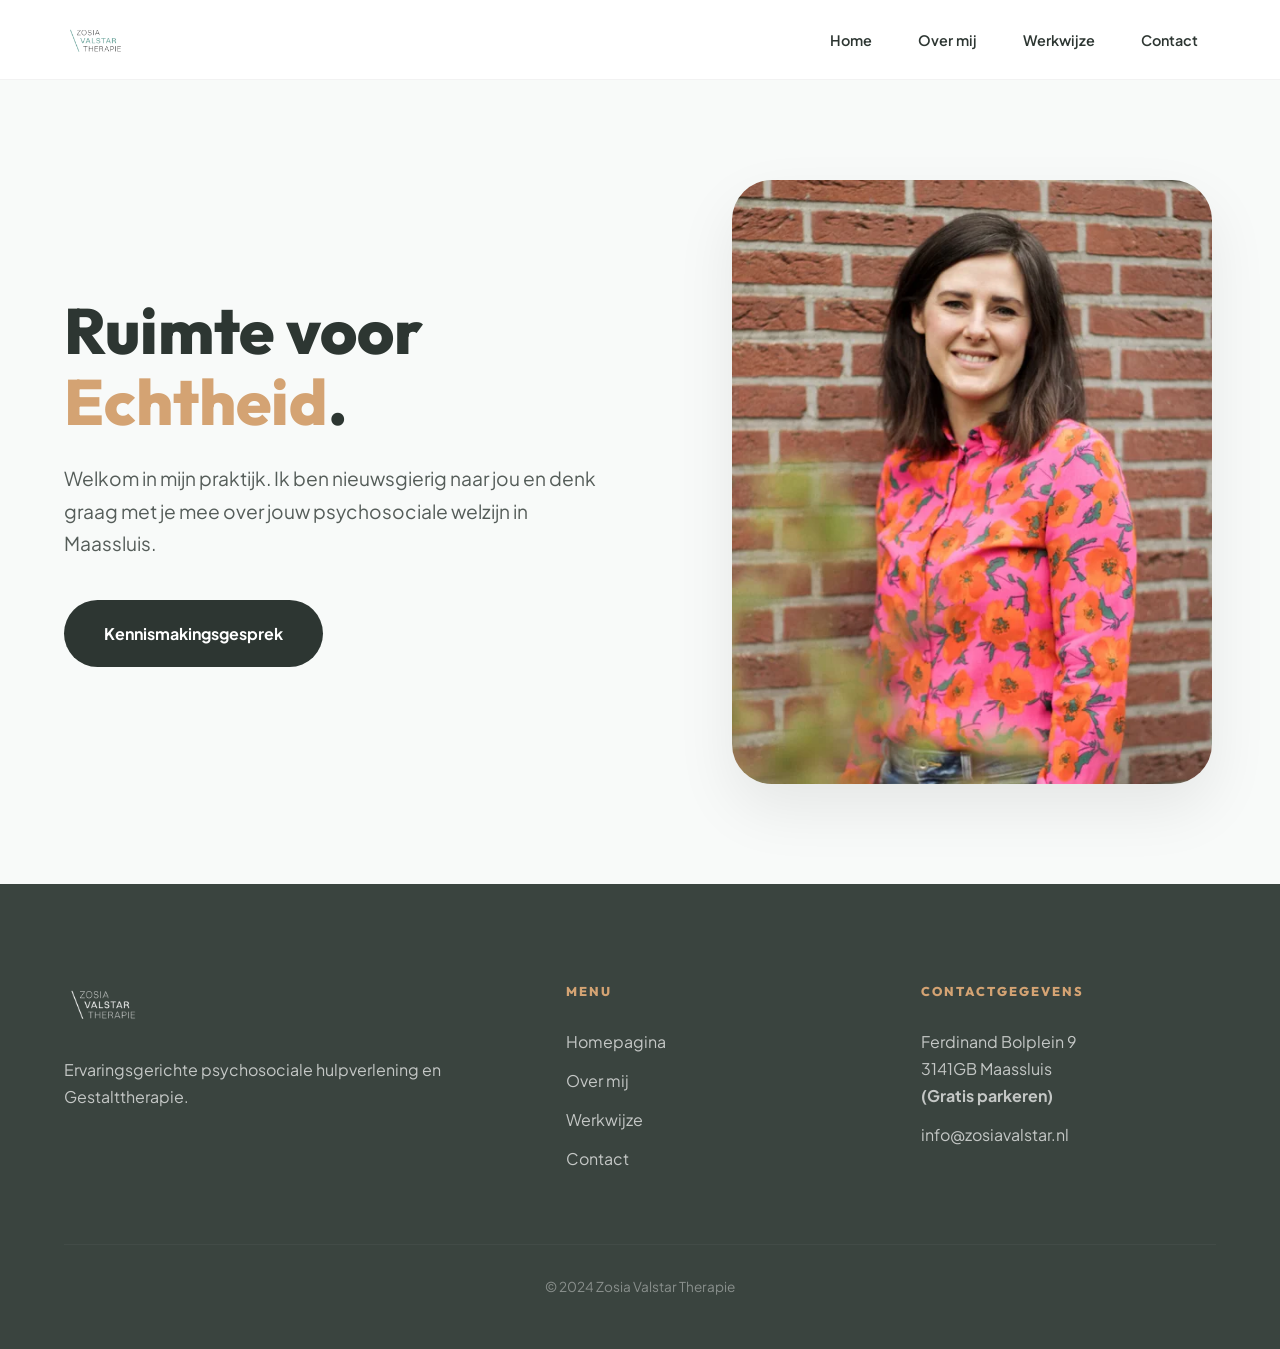
==== index.html @ 708bd6ad "Add files via upload" ====
<!DOCTYPE html>
<html lang="nl">
<head>
    <meta charset="UTF-8">
    <meta name="viewport" content="width=device-width, initial-scale=1.0">
    <title>Zosia Valstar | Psychosociale Therapie Maassluis</title>
    <link rel="stylesheet" href="style.css">
</head>
<body>
    <div id="header-placeholder"></div>
    <main>
        <section class="section" style="padding-top: 180px;">
            <div class="centered-container reveal">
                <div class="flex-text">
                    <h1 style="font-size: clamp(2.8rem, 5vw, 4.5rem); margin-bottom: 25px;">Ruimte voor <span style="color:var(--accent)">Echtheid</span>.</h1>
                    <p style="font-size: 1.2rem; margin-bottom: 40px; opacity: 0.8; max-width: 550px;">Welkom in mijn praktijk. Ik ben nieuwsgierig naar jou en denk graag met je mee over jouw psychosociale welzijn in Maassluis.</p>
                    <a href="contact.html" class="btn">Kennismakingsgesprek</a>
                </div>
                <div class="flex-image">
                    <img src="assets/images/portret.webp" alt="Zosia Valstar" class="rounded-img">
                </div>
            </div>
        </section>
    </main>
    <div id="footer-placeholder"></div>
    <script src="js/script.js"></script>
</body>
</html>
---- style.css ----
/* Google Fonts */
@import url('https://fonts.googleapis.com/css2?family=Outfit:wght@300;400;600;800&family=Plus+Jakarta+Sans:ital,wght@0,300;0,400;0,600;1,400&display=swap');

:root {
    --bg: #F8FAF9;
    --dark: #2D3632;
    --footer-bg: #3A443F;
    --sage: #8DA196;
    --sage-light: #E9EDEB;
    --accent: #D4A373;
    --white: #FFFFFF;
    --header-h: 80px;
    --radius-lg: 40px;
    --radius-md: 24px;
    --ease: cubic-bezier(0.23, 1, 0.32, 1);
    --container-max: 1200px;
}

* { margin: 0; padding: 0; box-sizing: border-box; }
body {
    font-family: 'Plus Jakarta Sans', sans-serif;
    background-color: var(--bg);
    color: var(--dark);
    line-height: 1.7;
    overflow-x: hidden;
    -webkit-font-smoothing: antialiased;
}

h1, h2, h3, h4 { font-family: 'Outfit', sans-serif; font-weight: 800; line-height: 1.1; }

/* --- HEADER (Strak & Paginabreed) --- */
#site-header {
    position: fixed; top: 0; left: 0;
    width: 100%; height: var(--header-h); z-index: 9999;
    display: flex; align-items: center; justify-content: space-between;
    padding: 0 5%; 
    background: rgba(255, 255, 255, 0.98); backdrop-filter: blur(15px);
    border-bottom: 1px solid rgba(0,0,0,0.05);
}

.header-logo img { height: 32px; width: auto; display: block; }

/* Desktop Nav */
.desktop-nav .nav-links { display: flex; gap: 10px; list-style: none; }
.desktop-nav .nav-links a { 
    text-decoration: none; color: var(--dark); font-weight: 600; font-size: 0.9rem;
    padding: 8px 18px; border-radius: 10px; transition: 0.3s;
}
.desktop-nav .nav-links a:hover { color: var(--accent); background: var(--sage-light); }

/* --- MOBIELE NAVIGATIE (FIXED) --- */
.hamburger {
    display: none; flex-direction: column; justify-content: space-around;
    width: 30px; height: 21px; background: transparent; border: none; cursor: pointer; z-index: 10001;
}
.hamburger span { width: 100%; height: 3px; background: var(--dark) !important; border-radius: 10px; transition: 0.3s var(--ease); }

/* Hamburger Animatie naar X */
.hamburger.open span:nth-child(1) { transform: translateY(9px) rotate(45deg); }
.hamburger.open span:nth-child(2) { opacity: 0; }
.hamburger.open span:nth-child(3) { transform: translateY(-9px) rotate(-45deg); }

.nav-overlay {
    position: fixed; top: 0; right: -100%; width: 100%; height: 100vh;
    background: var(--white); display: flex; align-items: center; justify-content: center;
    transition: transform 0.5s var(--ease); z-index: 10000;
}
.nav-overlay.open { transform: translateX(-100%); }
.mobile-nav-links { list-style: none; text-align: center; }
.mobile-nav-links li { margin: 25px 0; }
.mobile-nav-links a { font-family: 'Outfit', sans-serif; font-size: 2rem; font-weight: 800; color: var(--dark); text-decoration: none; }

/* --- ANIMATIONS --- */
.reveal { opacity: 0; transform: translateY(30px); transition: 1s var(--ease); }
.reveal.visible { opacity: 1; transform: translateY(0); }

/* --- LAYOUTS --- */
.section { padding: 100px 5%; width: 100%; }
.centered-container { 
    max-width: var(--container-max); margin: 0 auto; 
    display: flex; align-items: center; justify-content: space-between; gap: 80px; 
}
.flex-text { flex: 1.2; }
.flex-image { flex: 1; display: flex; justify-content: center; }
.rounded-img { width: 100%; max-width: 480px; height: auto; border-radius: var(--radius-lg); box-shadow: 0 25px 60px rgba(0,0,0,0.08); }

/* --- PRICE CARDS --- */
.price-grid { display: grid; grid-template-columns: repeat(3, 1fr); gap: 30px; margin-top: 50px; }
.price-card {
    background: var(--white); padding: 50px 40px; border-radius: var(--radius-md);
    border: 1px solid var(--sage-light); text-align: center;
    transition: 0.4s var(--ease); display: flex; flex-direction: column; justify-content: space-between;
}
.price-card:hover { transform: translateY(-10px); border-color: var(--accent); box-shadow: 0 20px 40px rgba(0,0,0,0.04); }
.price-tag { font-size: 2.8rem; font-weight: 800; color: var(--accent); display: block; margin-bottom: 5px; }
.price-card small { font-weight: 600; text-transform: uppercase; letter-spacing: 1px; color: var(--dark); opacity: 0.4; font-size: 0.7rem; }

/* --- CONTACT --- */
.contact-layout { display: flex; align-items: stretch; gap: 40px; margin-top: 40px; }
.map-box { flex: 1; border-radius: var(--radius-lg); overflow: hidden; min-height: 550px; box-shadow: 0 10px 30px rgba(0,0,0,0.05); }
.form-box { flex: 1; background: var(--white); padding: 60px; border-radius: var(--radius-lg); box-shadow: 0 20px 50px rgba(0,0,0,0.04); border: 1px solid var(--sage-light); }

.f-group { margin-bottom: 25px; }
.f-group label { display: block; margin-bottom: 10px; font-weight: 700; color: var(--sage); font-size: 0.75rem; text-transform: uppercase; }
.f-group input, .f-group textarea {
    width: 100%; padding: 18px; border: 1.5px solid var(--sage-light); border-radius: 15px;
    font-family: inherit; font-size: 1rem; outline: none; transition: 0.3s; background: #FBFDFB;
}

.btn {
    display: inline-flex; background: var(--dark); color: white; padding: 20px 40px;
    border-radius: 50px; text-decoration: none; font-weight: 700; border: none; cursor: pointer; transition: 0.3s;
}
.btn:hover { background: var(--accent); transform: scale(1.03); }

/* --- FOOTER (Breed & Gecentreerd) --- */
footer { background: var(--footer-bg); color: var(--white); padding: 100px 5% 50px; }
.footer-inner { max-width: var(--container-max); margin: 0 auto; display: flex; justify-content: space-between; gap: 60px; }
.footer-col { flex: 1; }
.footer-col h4 { color: var(--accent); margin-bottom: 30px; text-transform: uppercase; font-size: 0.8rem; letter-spacing: 2px; }
.footer-col p, .footer-col a { color: rgba(255,255,255,0.7); text-decoration: none; font-size: 1rem; display: block; margin-bottom: 12px; }

/* --- MOBILE QUERY --- */
@media (max-width: 1024px) {
    .desktop-nav { display: none; }
    .hamburger { display: flex; }
    .centered-container { flex-direction: column !important; text-align: center; gap: 40px; }
    .flex-text { order: 2; } 
    .flex-image { order: 1; }
    .price-grid { grid-template-columns: 1fr; }
    .contact-layout { flex-direction: column; }
    .map-box { min-height: 350px; order: 2; } 
    .form-box { order: 1; padding: 40px 25px; }
    .footer-inner { flex-direction: column; text-align: center; gap: 40px; }
}
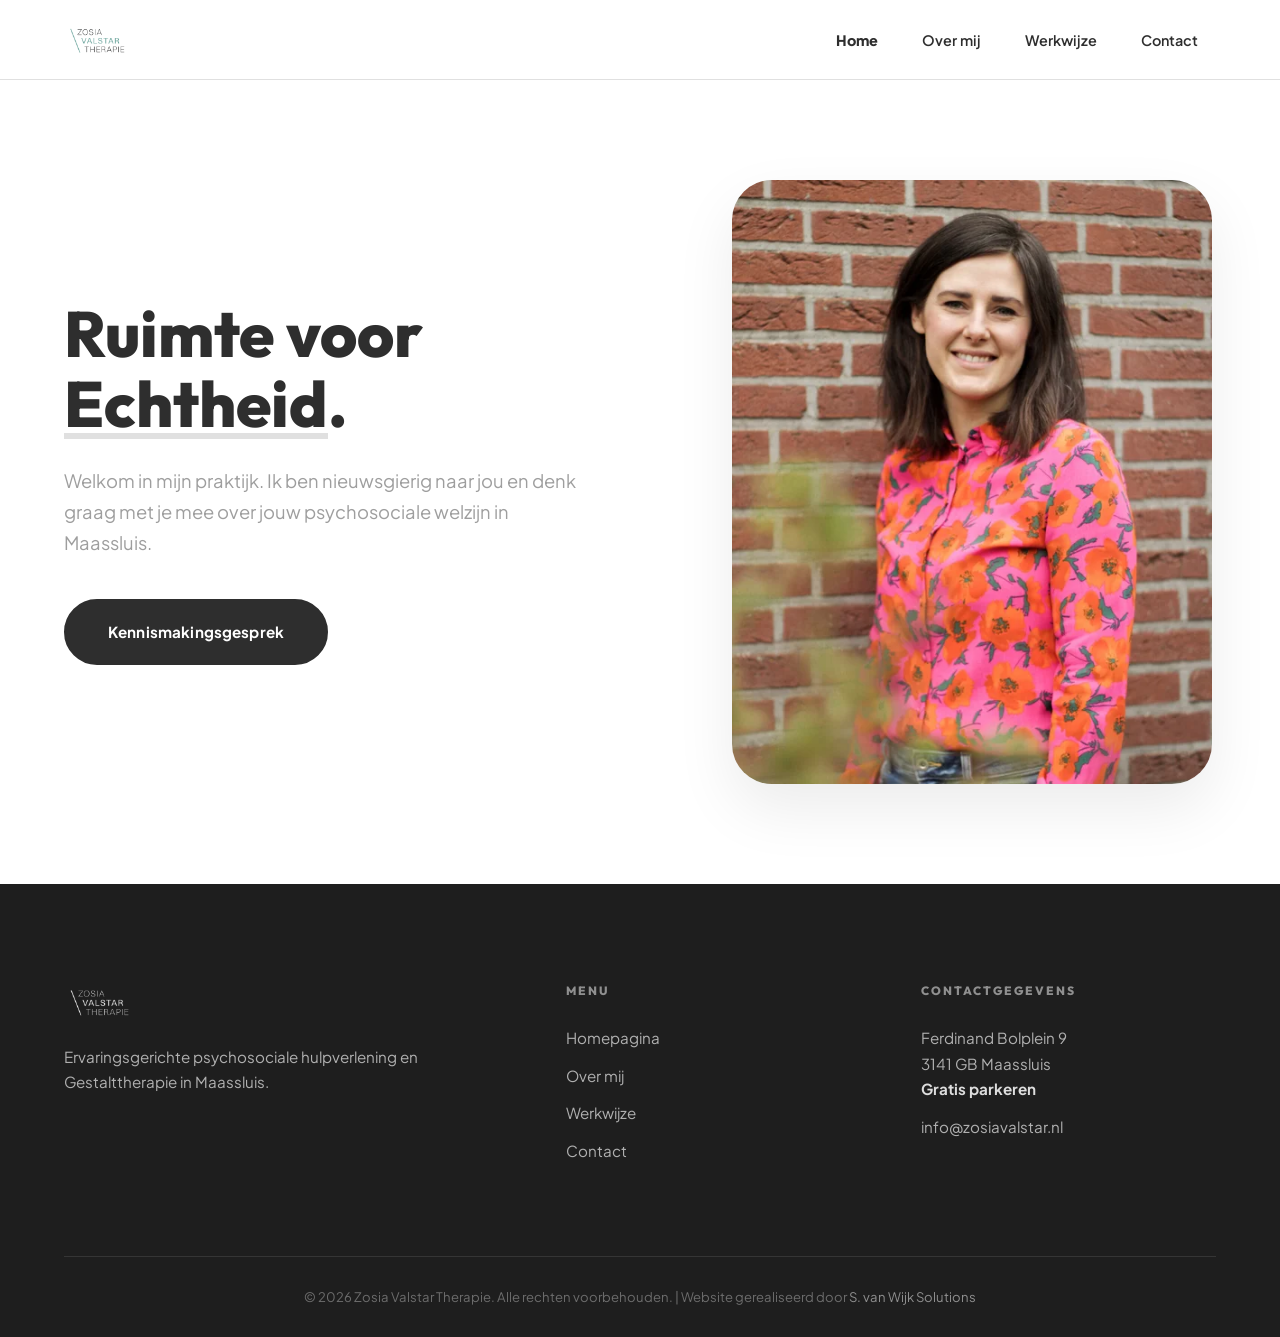
==== commit 3984859d: "Add files via upload" ====
--- a/index.html
+++ b/index.html
@@ -3,25 +3,32 @@
 <head>
     <meta charset="UTF-8">
     <meta name="viewport" content="width=device-width, initial-scale=1.0">
+    <meta name="description" content="Zosia Valstar – Ervaringsgerichte psychosociale hulpverlening en Gestalttherapie in Maassluis.">
     <title>Zosia Valstar | Psychosociale Therapie Maassluis</title>
     <link rel="stylesheet" href="style.css">
 </head>
 <body>
     <div id="header-placeholder"></div>
+
     <main>
         <section class="section" style="padding-top: 180px;">
             <div class="centered-container reveal">
                 <div class="flex-text">
-                    <h1 style="font-size: clamp(2.8rem, 5vw, 4.5rem); margin-bottom: 25px;">Ruimte voor <span style="color:var(--accent)">Echtheid</span>.</h1>
-                    <p style="font-size: 1.2rem; margin-bottom: 40px; opacity: 0.8; max-width: 550px;">Welkom in mijn praktijk. Ik ben nieuwsgierig naar jou en denk graag met je mee over jouw psychosociale welzijn in Maassluis.</p>
+                    <h1 style="font-size: clamp(2.8rem, 5vw, 4.5rem); margin-bottom: 25px;">
+                        Ruimte voor <span style="text-decoration: underline; text-decoration-color: var(--mid); text-underline-offset: 6px;">Echtheid</span>.
+                    </h1>
+                    <p style="font-size: 1.15rem; margin-bottom: 40px; color: var(--grey); max-width: 520px;">
+                        Welkom in mijn praktijk. Ik ben nieuwsgierig naar jou en denk graag met je mee over jouw psychosociale welzijn in Maassluis.
+                    </p>
                     <a href="contact.html" class="btn">Kennismakingsgesprek</a>
                 </div>
                 <div class="flex-image">
-                    <img src="assets/images/portret.webp" alt="Zosia Valstar" class="rounded-img">
+                    <img src="assets/images/portret.webp" alt="Zosia Valstar" class="rounded-img" loading="lazy">
                 </div>
             </div>
         </section>
     </main>
+
     <div id="footer-placeholder"></div>
     <script src="js/script.js"></script>
 </body>
--- a/style.css
+++ b/style.css
@@ -2,134 +2,449 @@
 @import url('https://fonts.googleapis.com/css2?family=Outfit:wght@300;400;600;800&family=Plus+Jakarta+Sans:ital,wght@0,300;0,400;0,600;1,400&display=swap');
 
 :root {
-    --bg: #F8FAF9;
-    --dark: #2D3632;
-    --footer-bg: #3A443F;
-    --sage: #8DA196;
-    --sage-light: #E9EDEB;
-    --accent: #D4A373;
-    --white: #FFFFFF;
-    --header-h: 80px;
-    --radius-lg: 40px;
-    --radius-md: 24px;
-    --ease: cubic-bezier(0.23, 1, 0.32, 1);
+    /* === KLEURENPALET (uitsluitend uit logo) === */
+    --white:        #FFFFFF;
+    --light:        #F5F5F5;   /* subtiele lichte achtergrond */
+    --mid:          #E0E0E0;   /* randen, scheidingslijnen */
+    --grey:         #9E9E9E;   /* secundaire tekst */
+    --dark:         #2E2E2E;   /* primaire tekst & knoppen */
+    --footer-bg:    #1E1E1E;   /* footer */
+    --accent:       #2E2E2E;   /* accent = zelfde donker (geen kleur) */
+
+    /* === LAYOUT === */
+    --header-h:     80px;
+    --radius-lg:    40px;
+    --radius-md:    24px;
+    --ease:         cubic-bezier(0.23, 1, 0.32, 1);
     --container-max: 1200px;
 }
 
-* { margin: 0; padding: 0; box-sizing: border-box; }
+/* ============================================================
+   RESET & BASE
+============================================================ */
+*, *::before, *::after { margin: 0; padding: 0; box-sizing: border-box; }
+
 body {
     font-family: 'Plus Jakarta Sans', sans-serif;
-    background-color: var(--bg);
+    background-color: var(--white);
     color: var(--dark);
     line-height: 1.7;
     overflow-x: hidden;
     -webkit-font-smoothing: antialiased;
 }
 
-h1, h2, h3, h4 { font-family: 'Outfit', sans-serif; font-weight: 800; line-height: 1.1; }
-
-/* --- HEADER (Strak & Paginabreed) --- */
+h1, h2, h3, h4 {
+    font-family: 'Outfit', sans-serif;
+    font-weight: 800;
+    line-height: 1.1;
+}
+
+img { display: block; max-width: 100%; }
+
+a { color: inherit; }
+
+/* ============================================================
+   HEADER
+============================================================ */
 #site-header {
-    position: fixed; top: 0; left: 0;
-    width: 100%; height: var(--header-h); z-index: 9999;
-    display: flex; align-items: center; justify-content: space-between;
-    padding: 0 5%; 
-    background: rgba(255, 255, 255, 0.98); backdrop-filter: blur(15px);
-    border-bottom: 1px solid rgba(0,0,0,0.05);
-}
-
-.header-logo img { height: 32px; width: auto; display: block; }
-
-/* Desktop Nav */
-.desktop-nav .nav-links { display: flex; gap: 10px; list-style: none; }
-.desktop-nav .nav-links a { 
-    text-decoration: none; color: var(--dark); font-weight: 600; font-size: 0.9rem;
-    padding: 8px 18px; border-radius: 10px; transition: 0.3s;
-}
-.desktop-nav .nav-links a:hover { color: var(--accent); background: var(--sage-light); }
-
-/* --- MOBIELE NAVIGATIE (FIXED) --- */
+    position: fixed;
+    top: 0; left: 0;
+    width: 100%;
+    height: var(--header-h);
+    z-index: 9999;
+    display: flex;
+    align-items: center;
+    justify-content: space-between;
+    padding: 0 5%;
+    background: rgba(255, 255, 255, 0.98);
+    backdrop-filter: blur(15px);
+    border-bottom: 1px solid var(--mid);
+}
+
+.header-logo img {
+    height: 34px;
+    width: auto;
+    display: block;
+}
+
+/* Desktop nav */
+.desktop-nav .nav-links {
+    display: flex;
+    gap: 8px;
+    list-style: none;
+}
+
+.desktop-nav .nav-links a {
+    text-decoration: none;
+    color: var(--dark);
+    font-weight: 600;
+    font-size: 0.9rem;
+    padding: 8px 18px;
+    border-radius: 10px;
+    transition: background 0.25s, color 0.25s;
+}
+
+.desktop-nav .nav-links a:hover {
+    background: var(--light);
+    color: var(--dark);
+}
+
+/* ============================================================
+   HAMBURGER
+============================================================ */
 .hamburger {
-    display: none; flex-direction: column; justify-content: space-around;
-    width: 30px; height: 21px; background: transparent; border: none; cursor: pointer; z-index: 10001;
-}
-.hamburger span { width: 100%; height: 3px; background: var(--dark) !important; border-radius: 10px; transition: 0.3s var(--ease); }
-
-/* Hamburger Animatie naar X */
+    display: none;
+    flex-direction: column;
+    justify-content: space-around;
+    width: 30px;
+    height: 21px;
+    background: transparent;
+    border: none;
+    cursor: pointer;
+    z-index: 10001;
+}
+
+.hamburger span {
+    width: 100%;
+    height: 3px;
+    background: var(--dark);
+    border-radius: 10px;
+    transition: transform 0.3s var(--ease), opacity 0.3s;
+}
+
 .hamburger.open span:nth-child(1) { transform: translateY(9px) rotate(45deg); }
 .hamburger.open span:nth-child(2) { opacity: 0; }
 .hamburger.open span:nth-child(3) { transform: translateY(-9px) rotate(-45deg); }
 
+/* ============================================================
+   MOBILE OVERLAY NAV
+============================================================ */
 .nav-overlay {
-    position: fixed; top: 0; right: -100%; width: 100%; height: 100vh;
-    background: var(--white); display: flex; align-items: center; justify-content: center;
-    transition: transform 0.5s var(--ease); z-index: 10000;
-}
+    position: fixed;
+    top: 0; right: -100%;
+    width: 100%; height: 100vh;
+    background: var(--white);
+    display: flex;
+    align-items: center;
+    justify-content: center;
+    transition: transform 0.5s var(--ease);
+    z-index: 10000;
+}
+
 .nav-overlay.open { transform: translateX(-100%); }
-.mobile-nav-links { list-style: none; text-align: center; }
-.mobile-nav-links li { margin: 25px 0; }
-.mobile-nav-links a { font-family: 'Outfit', sans-serif; font-size: 2rem; font-weight: 800; color: var(--dark); text-decoration: none; }
-
-/* --- ANIMATIONS --- */
-.reveal { opacity: 0; transform: translateY(30px); transition: 1s var(--ease); }
-.reveal.visible { opacity: 1; transform: translateY(0); }
-
-/* --- LAYOUTS --- */
-.section { padding: 100px 5%; width: 100%; }
-.centered-container { 
-    max-width: var(--container-max); margin: 0 auto; 
-    display: flex; align-items: center; justify-content: space-between; gap: 80px; 
-}
-.flex-text { flex: 1.2; }
+
+.mobile-nav-links {
+    list-style: none;
+    text-align: center;
+}
+
+.mobile-nav-links li { margin: 28px 0; }
+
+.mobile-nav-links a {
+    font-family: 'Outfit', sans-serif;
+    font-size: 2.2rem;
+    font-weight: 800;
+    color: var(--dark);
+    text-decoration: none;
+    transition: opacity 0.2s;
+}
+
+.mobile-nav-links a:hover { opacity: 0.5; }
+
+/* ============================================================
+   SCROLL ANIMATION
+============================================================ */
+.reveal {
+    opacity: 0;
+    transform: translateY(30px);
+    transition: opacity 0.9s var(--ease), transform 0.9s var(--ease);
+}
+
+.reveal.visible {
+    opacity: 1;
+    transform: translateY(0);
+}
+
+/* ============================================================
+   LAYOUT HELPERS
+============================================================ */
+.section {
+    padding: 100px 5%;
+    width: 100%;
+}
+
+.centered-container {
+    max-width: var(--container-max);
+    margin: 0 auto;
+    display: flex;
+    align-items: center;
+    justify-content: space-between;
+    gap: 80px;
+}
+
+.flex-text  { flex: 1.2; }
 .flex-image { flex: 1; display: flex; justify-content: center; }
-.rounded-img { width: 100%; max-width: 480px; height: auto; border-radius: var(--radius-lg); box-shadow: 0 25px 60px rgba(0,0,0,0.08); }
-
-/* --- PRICE CARDS --- */
-.price-grid { display: grid; grid-template-columns: repeat(3, 1fr); gap: 30px; margin-top: 50px; }
+
+.rounded-img {
+    width: 100%;
+    max-width: 480px;
+    height: auto;
+    border-radius: var(--radius-lg);
+    box-shadow: 0 25px 60px rgba(0, 0, 0, 0.08);
+}
+
+/* ============================================================
+   BUTTON
+============================================================ */
+.btn {
+    display: inline-flex;
+    align-items: center;
+    background: var(--dark);
+    color: var(--white);
+    padding: 18px 42px;
+    border-radius: 50px;
+    text-decoration: none;
+    font-weight: 700;
+    font-size: 0.95rem;
+    border: 2px solid var(--dark);
+    cursor: pointer;
+    transition: background 0.3s, color 0.3s, transform 0.2s;
+    letter-spacing: 0.01em;
+}
+
+.btn:hover {
+    background: var(--white);
+    color: var(--dark);
+    transform: scale(1.03);
+}
+
+/* ============================================================
+   PRICE CARDS
+============================================================ */
+.price-grid {
+    display: grid;
+    grid-template-columns: repeat(3, 1fr);
+    gap: 30px;
+    margin-top: 50px;
+}
+
 .price-card {
-    background: var(--white); padding: 50px 40px; border-radius: var(--radius-md);
-    border: 1px solid var(--sage-light); text-align: center;
-    transition: 0.4s var(--ease); display: flex; flex-direction: column; justify-content: space-between;
-}
-.price-card:hover { transform: translateY(-10px); border-color: var(--accent); box-shadow: 0 20px 40px rgba(0,0,0,0.04); }
-.price-tag { font-size: 2.8rem; font-weight: 800; color: var(--accent); display: block; margin-bottom: 5px; }
-.price-card small { font-weight: 600; text-transform: uppercase; letter-spacing: 1px; color: var(--dark); opacity: 0.4; font-size: 0.7rem; }
-
-/* --- CONTACT --- */
-.contact-layout { display: flex; align-items: stretch; gap: 40px; margin-top: 40px; }
-.map-box { flex: 1; border-radius: var(--radius-lg); overflow: hidden; min-height: 550px; box-shadow: 0 10px 30px rgba(0,0,0,0.05); }
-.form-box { flex: 1; background: var(--white); padding: 60px; border-radius: var(--radius-lg); box-shadow: 0 20px 50px rgba(0,0,0,0.04); border: 1px solid var(--sage-light); }
+    background: var(--white);
+    padding: 50px 40px;
+    border-radius: var(--radius-md);
+    border: 1.5px solid var(--mid);
+    text-align: center;
+    transition: transform 0.4s var(--ease), border-color 0.3s, box-shadow 0.3s;
+    display: flex;
+    flex-direction: column;
+    justify-content: space-between;
+    gap: 20px;
+}
+
+.price-card:hover {
+    transform: translateY(-10px);
+    border-color: var(--dark);
+    box-shadow: 0 20px 50px rgba(0, 0, 0, 0.07);
+}
+
+.price-card h4 {
+    font-size: 1.2rem;
+    margin-bottom: 10px;
+}
+
+.price-card p {
+    font-size: 0.95rem;
+    color: var(--grey);
+    flex: 1;
+}
+
+.price-tag {
+    font-size: 2.8rem;
+    font-weight: 800;
+    color: var(--dark);
+    display: block;
+    margin-bottom: 4px;
+}
+
+.price-card small {
+    font-weight: 600;
+    text-transform: uppercase;
+    letter-spacing: 1px;
+    color: var(--grey);
+    font-size: 0.7rem;
+}
+
+/* ============================================================
+   CONTACT PAGE
+============================================================ */
+.contact-layout {
+    display: flex;
+    align-items: stretch;
+    gap: 40px;
+    margin-top: 40px;
+}
+
+.map-box {
+    flex: 1;
+    border-radius: var(--radius-lg);
+    overflow: hidden;
+    min-height: 550px;
+    box-shadow: 0 10px 30px rgba(0, 0, 0, 0.06);
+    border: 1.5px solid var(--mid);
+}
+
+.form-box {
+    flex: 1;
+    background: var(--white);
+    padding: 60px;
+    border-radius: var(--radius-lg);
+    box-shadow: 0 20px 50px rgba(0, 0, 0, 0.04);
+    border: 1.5px solid var(--mid);
+}
 
 .f-group { margin-bottom: 25px; }
-.f-group label { display: block; margin-bottom: 10px; font-weight: 700; color: var(--sage); font-size: 0.75rem; text-transform: uppercase; }
-.f-group input, .f-group textarea {
-    width: 100%; padding: 18px; border: 1.5px solid var(--sage-light); border-radius: 15px;
-    font-family: inherit; font-size: 1rem; outline: none; transition: 0.3s; background: #FBFDFB;
-}
-
-.btn {
-    display: inline-flex; background: var(--dark); color: white; padding: 20px 40px;
-    border-radius: 50px; text-decoration: none; font-weight: 700; border: none; cursor: pointer; transition: 0.3s;
-}
-.btn:hover { background: var(--accent); transform: scale(1.03); }
-
-/* --- FOOTER (Breed & Gecentreerd) --- */
-footer { background: var(--footer-bg); color: var(--white); padding: 100px 5% 50px; }
-.footer-inner { max-width: var(--container-max); margin: 0 auto; display: flex; justify-content: space-between; gap: 60px; }
+
+.f-group label {
+    display: block;
+    margin-bottom: 8px;
+    font-weight: 700;
+    color: var(--grey);
+    font-size: 0.72rem;
+    text-transform: uppercase;
+    letter-spacing: 0.08em;
+}
+
+.f-group input,
+.f-group textarea {
+    width: 100%;
+    padding: 16px 20px;
+    border: 1.5px solid var(--mid);
+    border-radius: 14px;
+    font-family: inherit;
+    font-size: 1rem;
+    outline: none;
+    transition: border-color 0.3s;
+    background: var(--light);
+    color: var(--dark);
+}
+
+.f-group input:focus,
+.f-group textarea:focus {
+    border-color: var(--dark);
+    background: var(--white);
+}
+
+/* ============================================================
+   FOOTER
+============================================================ */
+footer {
+    background: var(--footer-bg);
+    color: var(--white);
+    padding: 100px 5% 0;
+}
+
+.footer-inner {
+    max-width: var(--container-max);
+    margin: 0 auto;
+    display: flex;
+    justify-content: space-between;
+    gap: 60px;
+    padding-bottom: 80px;
+}
+
 .footer-col { flex: 1; }
-.footer-col h4 { color: var(--accent); margin-bottom: 30px; text-transform: uppercase; font-size: 0.8rem; letter-spacing: 2px; }
-.footer-col p, .footer-col a { color: rgba(255,255,255,0.7); text-decoration: none; font-size: 1rem; display: block; margin-bottom: 12px; }
-
-/* --- MOBILE QUERY --- */
+
+.footer-col h4 {
+    color: var(--white);
+    margin-bottom: 28px;
+    text-transform: uppercase;
+    font-size: 0.75rem;
+    letter-spacing: 2px;
+    opacity: 0.5;
+}
+
+.footer-col p,
+.footer-col a {
+    color: rgba(255, 255, 255, 0.65);
+    text-decoration: none;
+    font-size: 0.95rem;
+    display: block;
+    margin-bottom: 12px;
+    transition: color 0.2s;
+}
+
+.footer-col a:hover { color: var(--white); }
+
+.footer-logo {
+    height: 36px;
+    width: auto;
+    margin-bottom: 24px;
+    filter: brightness(0) invert(1);
+    opacity: 0.9;
+}
+
+.footer-bottom {
+    max-width: var(--container-max);
+    margin: 0 auto;
+    padding: 28px 0;
+    border-top: 1px solid rgba(255, 255, 255, 0.1);
+    text-align: center;
+    font-size: 0.82rem;
+    color: rgba(255, 255, 255, 0.35);
+    line-height: 1.8;
+}
+
+.footer-bottom a {
+    color: rgba(255, 255, 255, 0.5);
+    text-decoration: none;
+    transition: color 0.2s;
+}
+
+.footer-bottom a:hover { color: var(--white); }
+
+/* ============================================================
+   404 PAGE
+============================================================ */
+.massive-title {
+    font-size: clamp(6rem, 20vw, 14rem);
+    font-weight: 800;
+    line-height: 1;
+    color: var(--dark);
+    opacity: 0.08;
+}
+
+/* ============================================================
+   RESPONSIVE – TABLET & MOBILE
+============================================================ */
 @media (max-width: 1024px) {
-    .desktop-nav { display: none; }
-    .hamburger { display: flex; }
-    .centered-container { flex-direction: column !important; text-align: center; gap: 40px; }
-    .flex-text { order: 2; } 
+    .desktop-nav  { display: none; }
+    .hamburger    { display: flex; }
+
+    .centered-container {
+        flex-direction: column !important;
+        text-align: center;
+        gap: 40px;
+    }
+
+    .flex-text  { order: 2; }
     .flex-image { order: 1; }
+
     .price-grid { grid-template-columns: 1fr; }
+
     .contact-layout { flex-direction: column; }
-    .map-box { min-height: 350px; order: 2; } 
+    .map-box  { min-height: 320px; order: 2; }
     .form-box { order: 1; padding: 40px 25px; }
-    .footer-inner { flex-direction: column; text-align: center; gap: 40px; }
+
+    .footer-inner {
+        flex-direction: column;
+        text-align: center;
+        gap: 40px;
+        padding-bottom: 60px;
+    }
+}
+
+@media (max-width: 480px) {
+    .section { padding: 70px 5%; }
+    .btn { padding: 16px 32px; font-size: 0.9rem; }
+    .form-box { padding: 30px 20px; }
 }
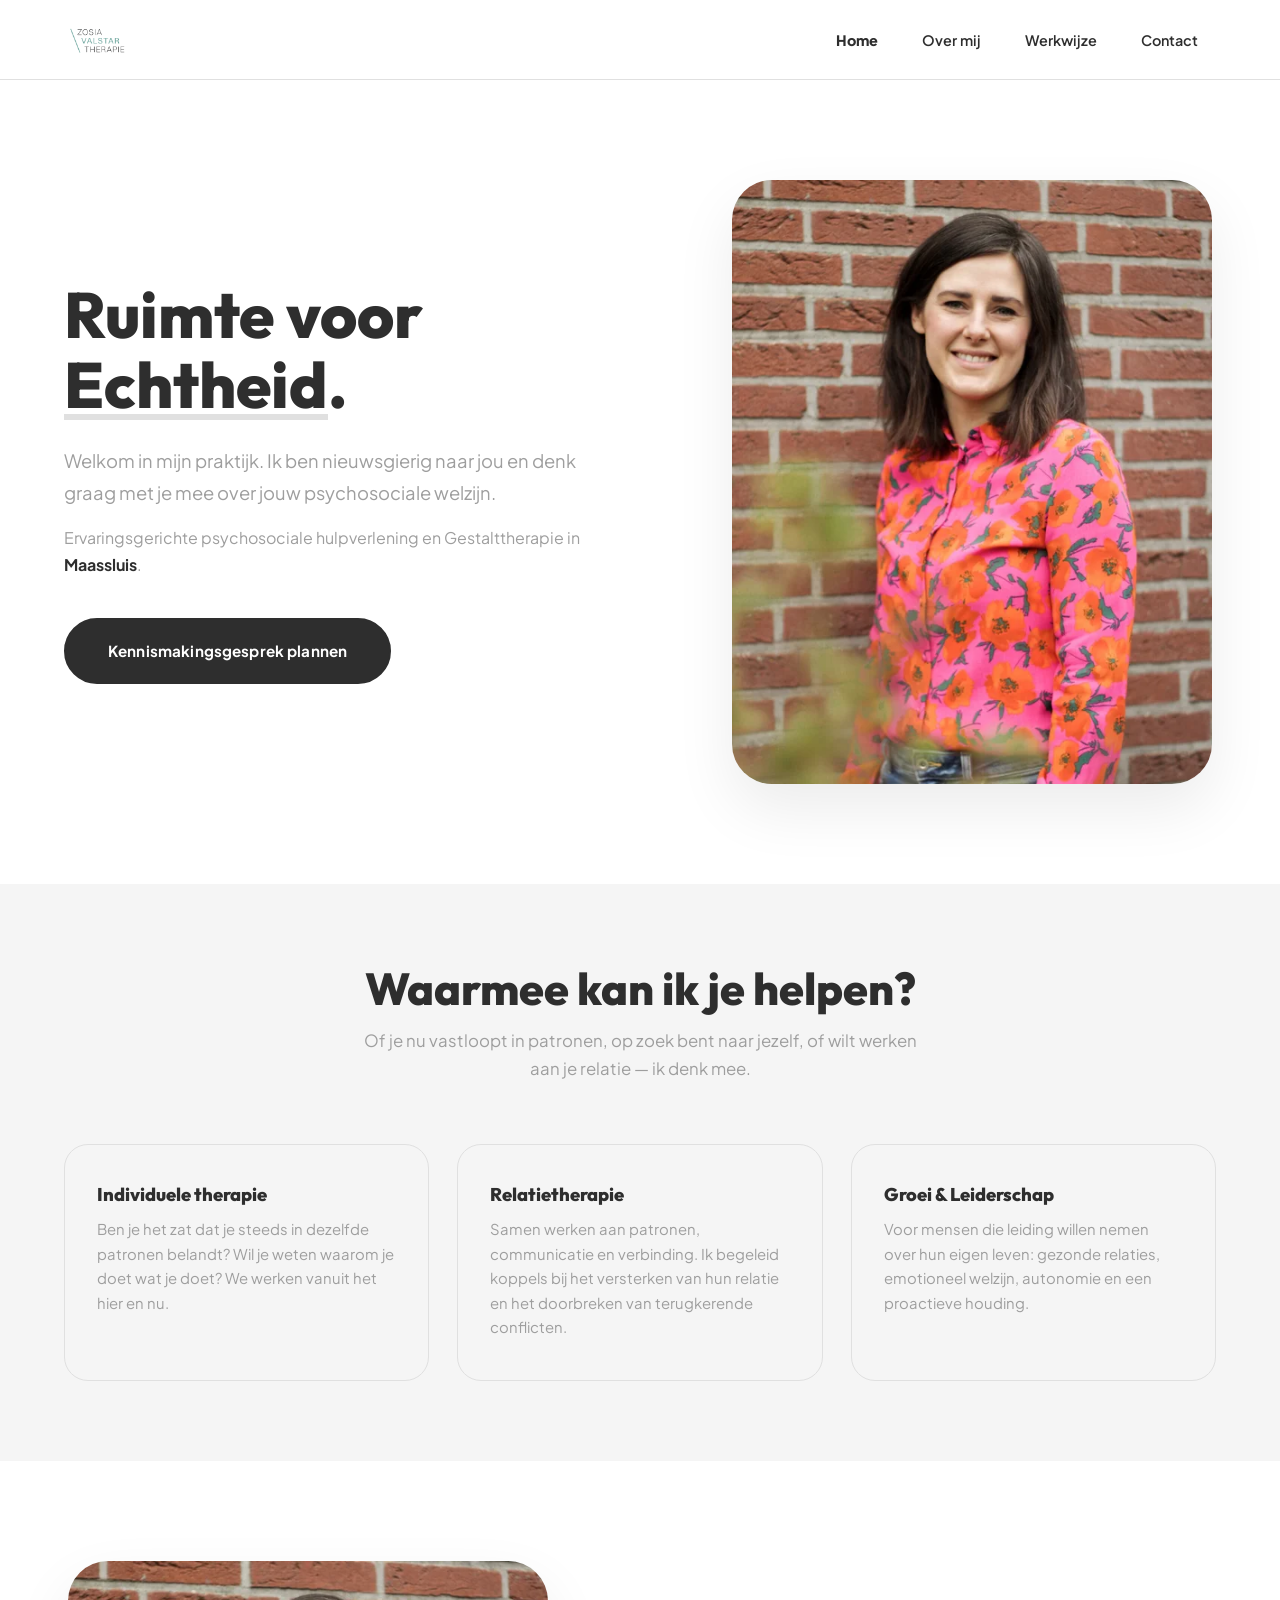
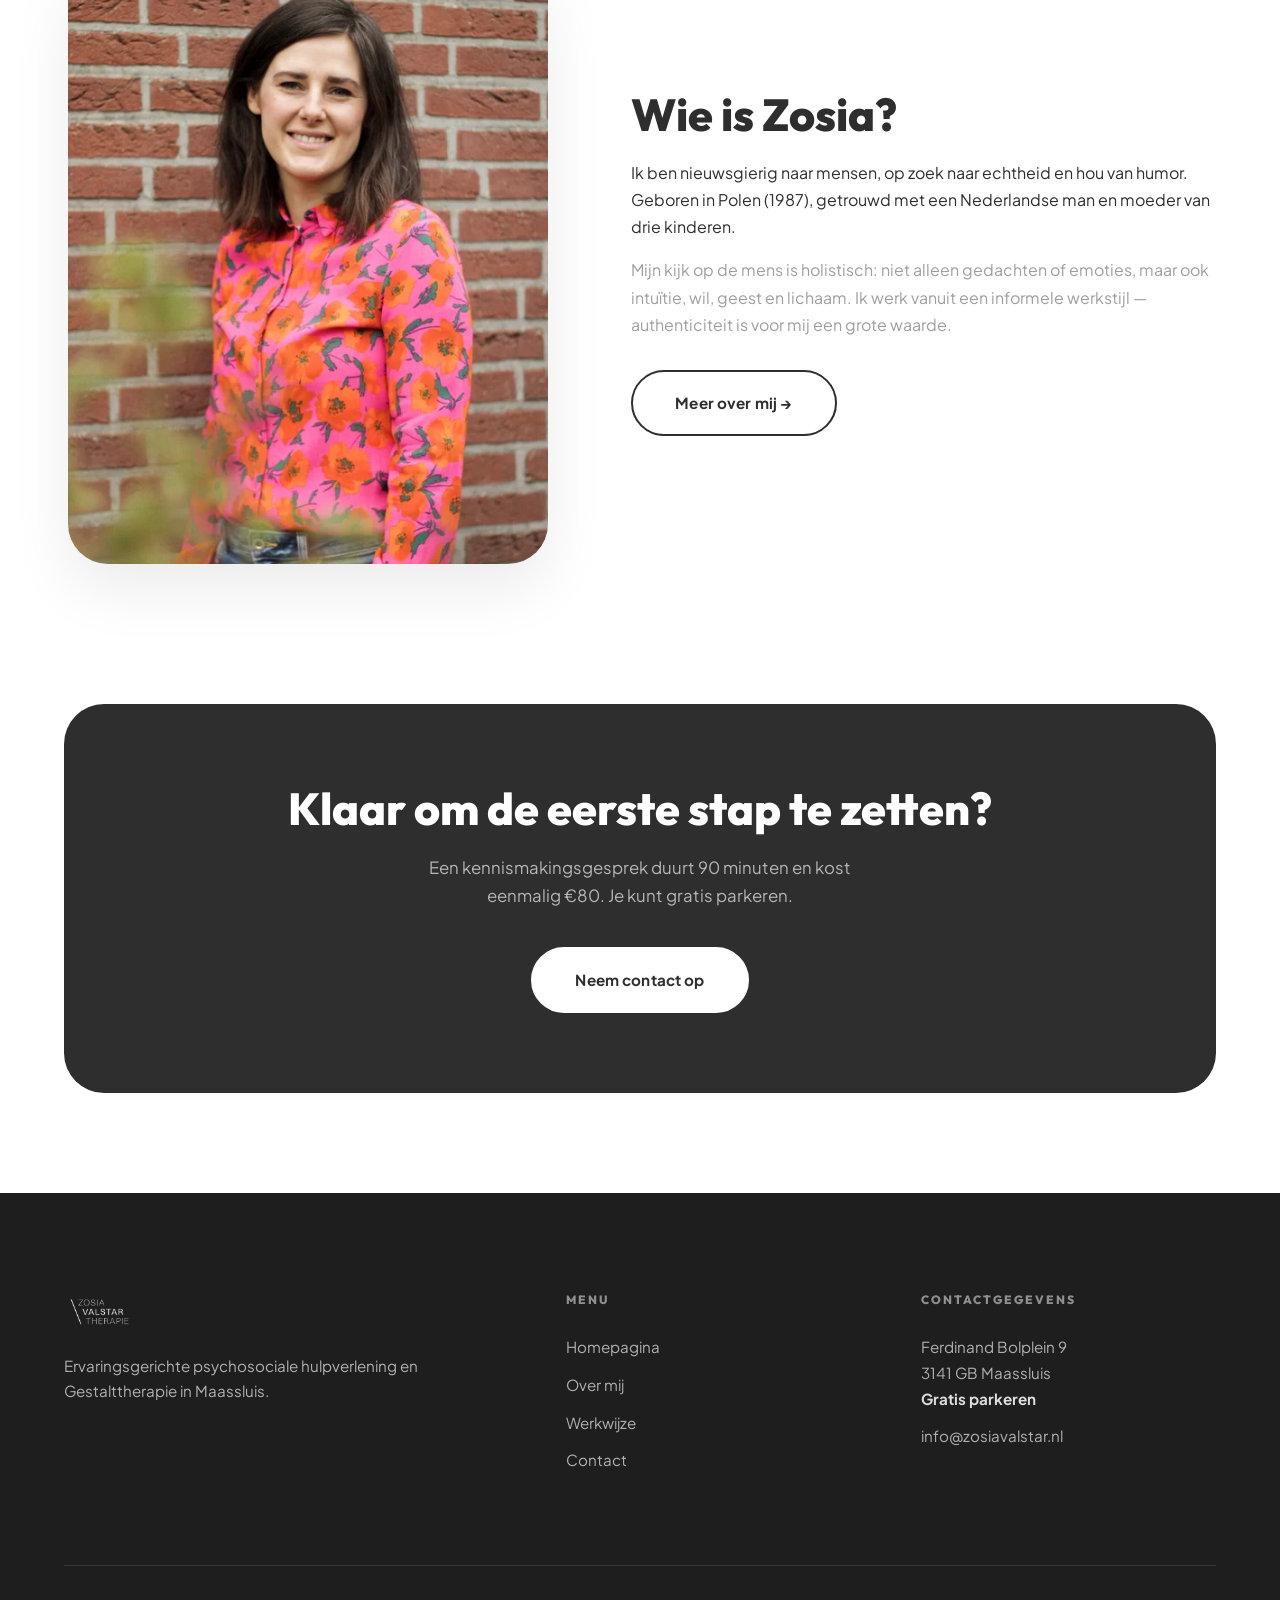
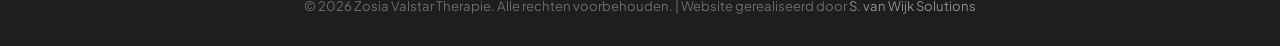
==== commit 1c93db56: "Add files via upload" ====
--- a/index.html
+++ b/index.html
@@ -3,28 +3,129 @@
 <head>
     <meta charset="UTF-8">
     <meta name="viewport" content="width=device-width, initial-scale=1.0">
-    <meta name="description" content="Zosia Valstar – Ervaringsgerichte psychosociale hulpverlening en Gestalttherapie in Maassluis.">
-    <title>Zosia Valstar | Psychosociale Therapie Maassluis</title>
+    <meta name="robots" content="index, follow">
+    <title>Zosia Valstar | Psychosociale Therapie & Gestalttherapie Maassluis</title>
+    <meta name="description" content="Zosia Valstar biedt ervaringsgerichte psychosociale hulpverlening en Gestalttherapie in Maassluis. Kennismakingsgesprek: €80. Gratis parkeren.">
+    <link rel="canonical" href="https://www.zosiavalstar.nl/index.html">
+
+    <!-- Open Graph -->
+    <meta property="og:title" content="Zosia Valstar | Psychosociale Therapie Maassluis">
+    <meta property="og:description" content="Ervaringsgerichte psychosociale hulpverlening en Gestalttherapie in Maassluis. Ruimte voor echtheid.">
+    <meta property="og:image" content="https://www.zosiavalstar.nl/assets/images/og-image.webp">
+    <meta property="og:url" content="https://www.zosiavalstar.nl/">
+    <meta property="og:type" content="website">
+    <meta property="og:locale" content="nl_NL">
+
+    <!-- Structured Data -->
+    <script type="application/ld+json">
+    {
+      "@context": "https://schema.org",
+      "@type": "LocalBusiness",
+      "name": "Zosia Valstar Therapie",
+      "url": "https://www.zosiavalstar.nl",
+      "email": "info@zosiavalstar.nl",
+      "address": {
+        "@type": "PostalAddress",
+        "streetAddress": "Ferdinand Bolplein 9",
+        "addressLocality": "Maassluis",
+        "postalCode": "3141 GB",
+        "addressCountry": "NL"
+      },
+      "description": "Ervaringsgerichte psychosociale hulpverlening en Gestalttherapie in Maassluis.",
+      "priceRange": "€80 – €100"
+    }
+    </script>
+
     <link rel="stylesheet" href="style.css">
 </head>
 <body>
     <div id="header-placeholder"></div>
 
     <main>
+        <!-- HERO -->
         <section class="section" style="padding-top: 180px;">
             <div class="centered-container reveal">
                 <div class="flex-text">
                     <h1 style="font-size: clamp(2.8rem, 5vw, 4.5rem); margin-bottom: 25px;">
                         Ruimte voor <span style="text-decoration: underline; text-decoration-color: var(--mid); text-underline-offset: 6px;">Echtheid</span>.
                     </h1>
-                    <p style="font-size: 1.15rem; margin-bottom: 40px; color: var(--grey); max-width: 520px;">
-                        Welkom in mijn praktijk. Ik ben nieuwsgierig naar jou en denk graag met je mee over jouw psychosociale welzijn in Maassluis.
+                    <p style="font-size: 1.15rem; margin-bottom: 16px; color: var(--grey); max-width: 520px;">
+                        Welkom in mijn praktijk. Ik ben nieuwsgierig naar jou en denk graag met je mee over jouw psychosociale welzijn.
                     </p>
-                    <a href="contact.html" class="btn">Kennismakingsgesprek</a>
+                    <p style="font-size: 1rem; margin-bottom: 40px; color: var(--grey); max-width: 520px;">
+                        Ervaringsgerichte psychosociale hulpverlening en Gestalttherapie in <strong style="color: var(--dark);">Maassluis</strong>.
+                    </p>
+                    <a href="contact.html" class="btn">Kennismakingsgesprek plannen</a>
                 </div>
                 <div class="flex-image">
-                    <img src="assets/images/portret.webp" alt="Zosia Valstar" class="rounded-img" loading="lazy">
+                    <img
+                        src="assets/images/portret.webp"
+                        alt="Zosia Valstar – psychosociaal hulpverlener en Gestalttherapeut in Maassluis"
+                        class="rounded-img"
+                        width="480" height="600"
+                        loading="eager"
+                        decoding="async">
                 </div>
+            </div>
+        </section>
+
+        <!-- DIENSTEN -->
+        <section class="section" style="background: var(--light); padding-top: 80px; padding-bottom: 80px;">
+            <div style="max-width: var(--container-max); margin: 0 auto;">
+                <div class="reveal" style="text-align: center; margin-bottom: 0;">
+                    <h2 style="font-size: clamp(2rem, 3.5vw, 3rem);">Waarmee kan ik je helpen?</h2>
+                    <p style="color: var(--grey); margin-top: 14px; font-size: 1.05rem; max-width: 560px; margin-left: auto; margin-right: auto;">
+                        Of je nu vastloopt in patronen, op zoek bent naar jezelf, of wilt werken aan je relatie — ik denk mee.
+                    </p>
+                </div>
+                <div class="diensten-grid reveal">
+                    <div class="dienst-card">
+                        <h3>Individuele therapie</h3>
+                        <p>Ben je het zat dat je steeds in dezelfde patronen belandt? Wil je weten waarom je doet wat je doet? We werken vanuit het hier en nu.</p>
+                    </div>
+                    <div class="dienst-card">
+                        <h3>Relatietherapie</h3>
+                        <p>Samen werken aan patronen, communicatie en verbinding. Ik begeleid koppels bij het versterken van hun relatie en het doorbreken van terugkerende conflicten.</p>
+                    </div>
+                    <div class="dienst-card">
+                        <h3>Groei & Leiderschap</h3>
+                        <p>Voor mensen die leiding willen nemen over hun eigen leven: gezonde relaties, emotioneel welzijn, autonomie en een proactieve houding.</p>
+                    </div>
+                </div>
+            </div>
+        </section>
+
+        <!-- OVER MIJ SNIPPET -->
+        <section class="section">
+            <div class="centered-container reveal">
+                <div class="flex-image">
+                    <img
+                        src="assets/images/portret.webp"
+                        alt="Zosia Valstar"
+                        class="rounded-img"
+                        width="480" height="600"
+                        loading="lazy"
+                        decoding="async">
+                </div>
+                <div class="flex-text">
+                    <h2 style="font-size: clamp(2rem, 3.5vw, 3rem); margin-bottom: 20px;">Wie is Zosia?</h2>
+                    <p style="margin-bottom: 16px;">
+                        Ik ben nieuwsgierig naar mensen, op zoek naar echtheid en hou van humor. Geboren in Polen (1987), getrouwd met een Nederlandse man en moeder van drie kinderen.
+                    </p>
+                    <p style="color: var(--grey); margin-bottom: 32px;">
+                        Mijn kijk op de mens is holistisch: niet alleen gedachten of emoties, maar ook intuïtie, wil, geest en lichaam. Ik werk vanuit een informele werkstijl — authenticiteit is voor mij een grote waarde.
+                    </p>
+                    <a href="over-mij.html" class="btn" style="background: transparent; color: var(--dark);">Meer over mij →</a>
+                </div>
+            </div>
+        </section>
+
+        <!-- CTA BANNER -->
+        <section class="section" style="padding-top: 40px;">
+            <div class="cta-banner reveal">
+                <h2>Klaar om de eerste stap te zetten?</h2>
+                <p>Een kennismakingsgesprek duurt 90 minuten en kost eenmalig €80. Je kunt gratis parkeren.</p>
+                <a href="contact.html" class="btn btn-light">Neem contact op</a>
             </div>
         </section>
     </main>
--- a/style.css
+++ b/style.css
@@ -2,14 +2,14 @@
 @import url('https://fonts.googleapis.com/css2?family=Outfit:wght@300;400;600;800&family=Plus+Jakarta+Sans:ital,wght@0,300;0,400;0,600;1,400&display=swap');
 
 :root {
-    /* === KLEURENPALET (uitsluitend uit logo) === */
+    /* === KLEURENPALET === */
     --white:        #FFFFFF;
-    --light:        #F5F5F5;   /* subtiele lichte achtergrond */
-    --mid:          #E0E0E0;   /* randen, scheidingslijnen */
-    --grey:         #9E9E9E;   /* secundaire tekst */
-    --dark:         #2E2E2E;   /* primaire tekst & knoppen */
-    --footer-bg:    #1E1E1E;   /* footer */
-    --accent:       #2E2E2E;   /* accent = zelfde donker (geen kleur) */
+    --light:        #F5F5F5;
+    --mid:          #E0E0E0;
+    --grey:         #9E9E9E;
+    --dark:         #2E2E2E;
+    --footer-bg:    #1E1E1E;
+    --accent:       #2E2E2E;
 
     /* === LAYOUT === */
     --header-h:     80px;
@@ -59,6 +59,11 @@
     background: rgba(255, 255, 255, 0.98);
     backdrop-filter: blur(15px);
     border-bottom: 1px solid var(--mid);
+    transition: box-shadow 0.3s var(--ease);
+}
+
+#site-header.scrolled {
+    box-shadow: 0 4px 24px rgba(0,0,0,0.07);
 }
 
 .header-logo img {
@@ -84,7 +89,8 @@
     transition: background 0.25s, color 0.25s;
 }
 
-.desktop-nav .nav-links a:hover {
+.desktop-nav .nav-links a:hover,
+.desktop-nav .nav-links a.active {
     background: var(--light);
     color: var(--dark);
 }
@@ -219,6 +225,80 @@
 }
 
 /* ============================================================
+   DIENSTEN / INFO BLOKKEN (homepage)
+============================================================ */
+.diensten-grid {
+    display: grid;
+    grid-template-columns: repeat(3, 1fr);
+    gap: 28px;
+    margin-top: 60px;
+}
+
+.dienst-card {
+    background: var(--light);
+    border-radius: var(--radius-md);
+    padding: 40px 32px;
+    border: 1.5px solid var(--mid);
+    transition: transform 0.4s var(--ease), box-shadow 0.3s;
+}
+
+.dienst-card:hover {
+    transform: translateY(-6px);
+    box-shadow: 0 16px 40px rgba(0,0,0,0.06);
+}
+
+.dienst-card h3 {
+    font-size: 1.15rem;
+    margin-bottom: 12px;
+}
+
+.dienst-card p {
+    font-size: 0.93rem;
+    color: var(--grey);
+    line-height: 1.65;
+}
+
+/* ============================================================
+   CTA BANNER
+============================================================ */
+.cta-banner {
+    background: var(--dark);
+    color: var(--white);
+    border-radius: var(--radius-lg);
+    padding: 80px 60px;
+    text-align: center;
+    max-width: var(--container-max);
+    margin: 0 auto;
+}
+
+.cta-banner h2 {
+    font-size: clamp(2rem, 3.5vw, 3rem);
+    color: var(--white);
+    margin-bottom: 20px;
+}
+
+.cta-banner p {
+    color: rgba(255,255,255,0.65);
+    font-size: 1.05rem;
+    margin-bottom: 36px;
+    max-width: 480px;
+    margin-left: auto;
+    margin-right: auto;
+}
+
+.btn-light {
+    background: var(--white);
+    color: var(--dark);
+    border-color: var(--white);
+}
+
+.btn-light:hover {
+    background: transparent;
+    color: var(--white);
+    border-color: var(--white);
+}
+
+/* ============================================================
    PRICE CARDS
 ============================================================ */
 .price-grid {
@@ -272,6 +352,50 @@
     letter-spacing: 1px;
     color: var(--grey);
     font-size: 0.7rem;
+}
+
+/* ============================================================
+   WERKWIJZE STAPPEN
+============================================================ */
+.stappen-list {
+    list-style: none;
+    counter-reset: stap;
+    margin-top: 50px;
+    display: flex;
+    flex-direction: column;
+    gap: 32px;
+}
+
+.stap-item {
+    counter-increment: stap;
+    display: flex;
+    align-items: flex-start;
+    gap: 28px;
+    padding: 36px 40px;
+    background: var(--light);
+    border-radius: var(--radius-md);
+    border: 1.5px solid var(--mid);
+}
+
+.stap-item::before {
+    content: counter(stap, decimal-leading-zero);
+    font-family: 'Outfit', sans-serif;
+    font-weight: 800;
+    font-size: 2rem;
+    color: var(--mid);
+    flex-shrink: 0;
+    line-height: 1;
+    padding-top: 4px;
+}
+
+.stap-item h3 {
+    font-size: 1.1rem;
+    margin-bottom: 8px;
+}
+
+.stap-item p {
+    font-size: 0.93rem;
+    color: var(--grey);
 }
 
 /* ============================================================
@@ -315,7 +439,8 @@
 }
 
 .f-group input,
-.f-group textarea {
+.f-group textarea,
+.f-group select {
     width: 100%;
     padding: 16px 20px;
     border: 1.5px solid var(--mid);
@@ -326,12 +451,58 @@
     transition: border-color 0.3s;
     background: var(--light);
     color: var(--dark);
+    appearance: none;
 }
 
 .f-group input:focus,
-.f-group textarea:focus {
+.f-group textarea:focus,
+.f-group select:focus {
     border-color: var(--dark);
     background: var(--white);
+}
+
+.form-success {
+    text-align: center;
+    padding: 60px 20px;
+}
+
+.form-success svg {
+    margin: 0 auto 24px;
+}
+
+.form-success h3 {
+    font-size: 1.5rem;
+    margin-bottom: 12px;
+}
+
+.form-success p {
+    color: var(--grey);
+}
+
+/* ============================================================
+   OVER MIJ — waarden lijst
+============================================================ */
+.waarden-grid {
+    display: grid;
+    grid-template-columns: repeat(2, 1fr);
+    gap: 20px;
+    margin-top: 32px;
+}
+
+.waarde-item {
+    display: flex;
+    align-items: center;
+    gap: 14px;
+    padding: 20px 24px;
+    background: var(--light);
+    border-radius: var(--radius-md);
+    font-weight: 600;
+    font-size: 0.95rem;
+}
+
+.waarde-item svg {
+    flex-shrink: 0;
+    color: var(--dark);
 }
 
 /* ============================================================
@@ -414,7 +585,7 @@
 }
 
 /* ============================================================
-   RESPONSIVE – TABLET & MOBILE
+   RESPONSIVE — 1024px
 ============================================================ */
 @media (max-width: 1024px) {
     .desktop-nav  { display: none; }
@@ -429,7 +600,8 @@
     .flex-text  { order: 2; }
     .flex-image { order: 1; }
 
-    .price-grid { grid-template-columns: 1fr; }
+    .price-grid { grid-template-columns: 1fr 1fr; }
+    .diensten-grid { grid-template-columns: 1fr 1fr; }
 
     .contact-layout { flex-direction: column; }
     .map-box  { min-height: 320px; order: 2; }
@@ -441,10 +613,33 @@
         gap: 40px;
         padding-bottom: 60px;
     }
-}
-
+
+    .cta-banner { padding: 60px 40px; }
+}
+
+/* ============================================================
+   RESPONSIVE — 768px
+============================================================ */
+@media (max-width: 768px) {
+    .price-grid { grid-template-columns: 1fr; }
+    .diensten-grid { grid-template-columns: 1fr; }
+    .waarden-grid { grid-template-columns: 1fr; }
+
+    .stap-item {
+        flex-direction: column;
+        gap: 12px;
+        padding: 28px 24px;
+    }
+
+    .cta-banner { padding: 50px 28px; border-radius: var(--radius-md); }
+}
+
+/* ============================================================
+   RESPONSIVE — 480px
+============================================================ */
 @media (max-width: 480px) {
     .section { padding: 70px 5%; }
     .btn { padding: 16px 32px; font-size: 0.9rem; }
     .form-box { padding: 30px 20px; }
+    .mobile-nav-links a { font-size: 1.8rem; }
 }
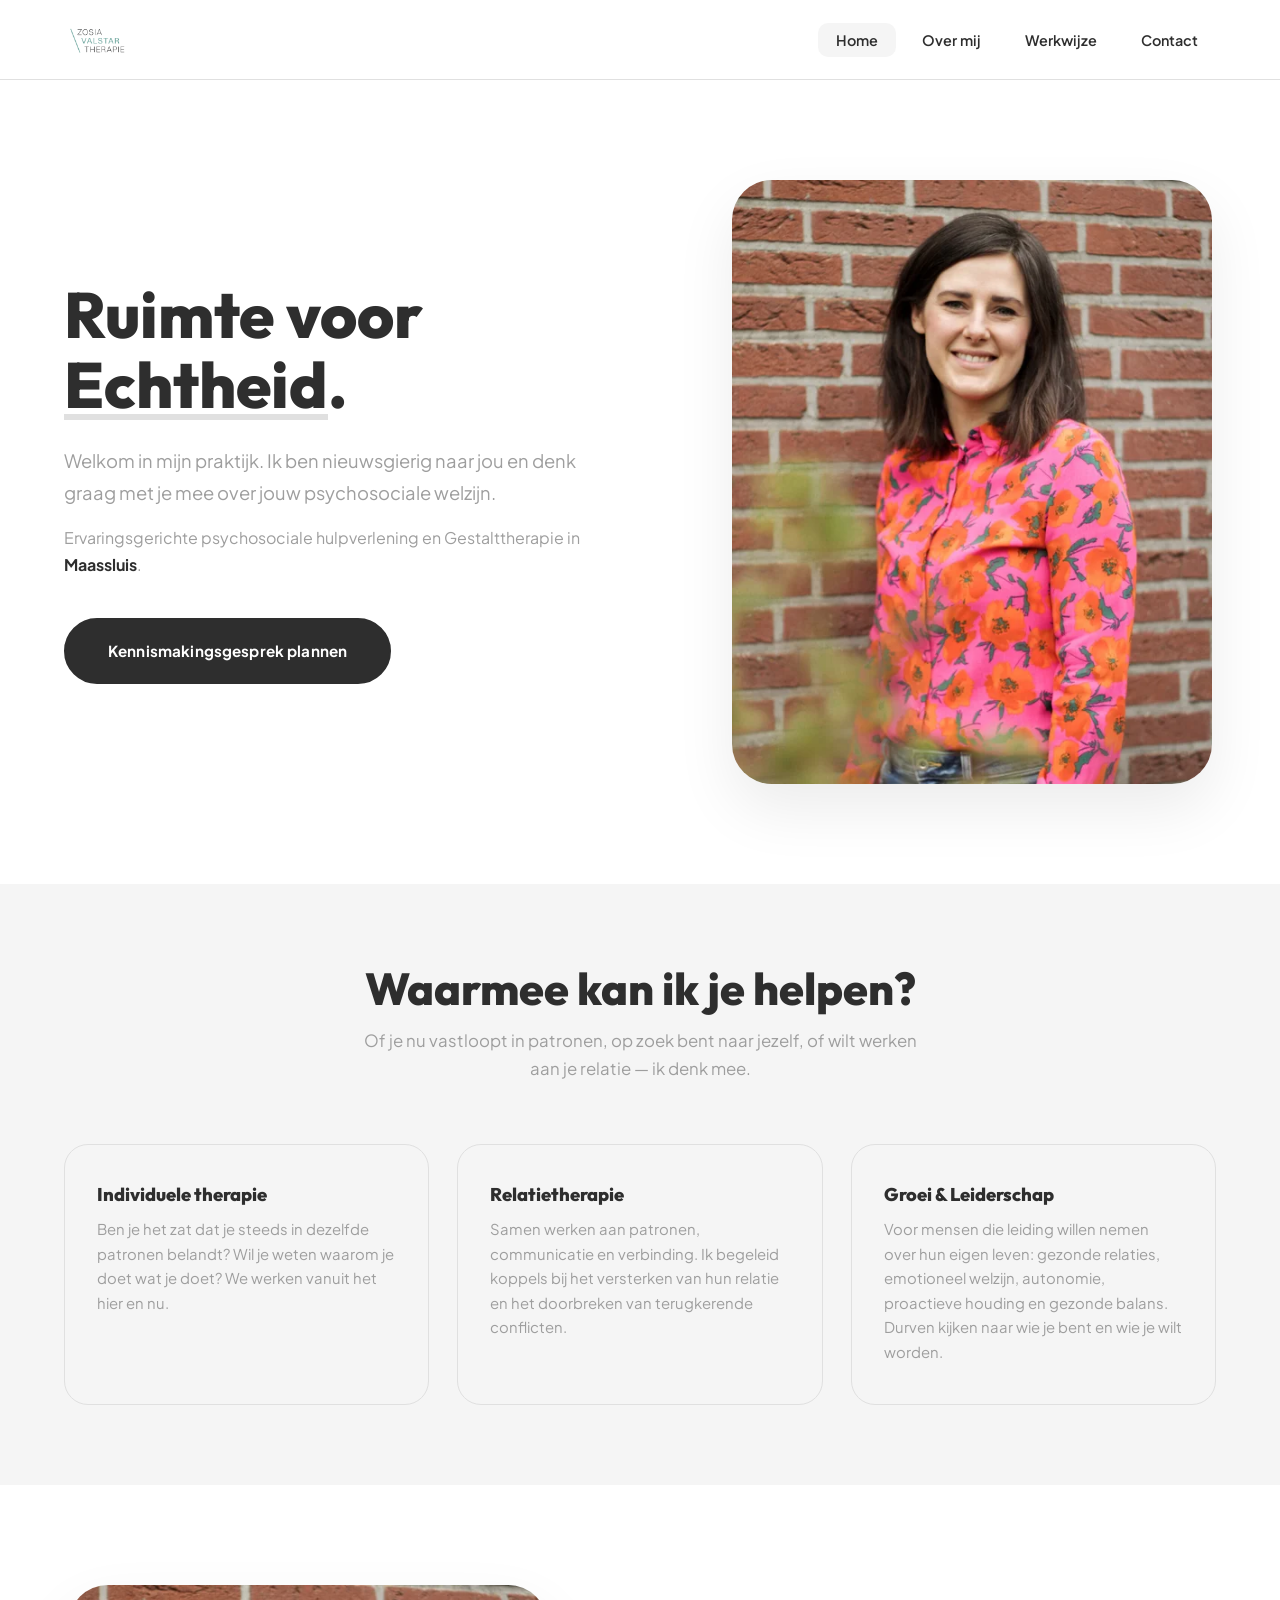
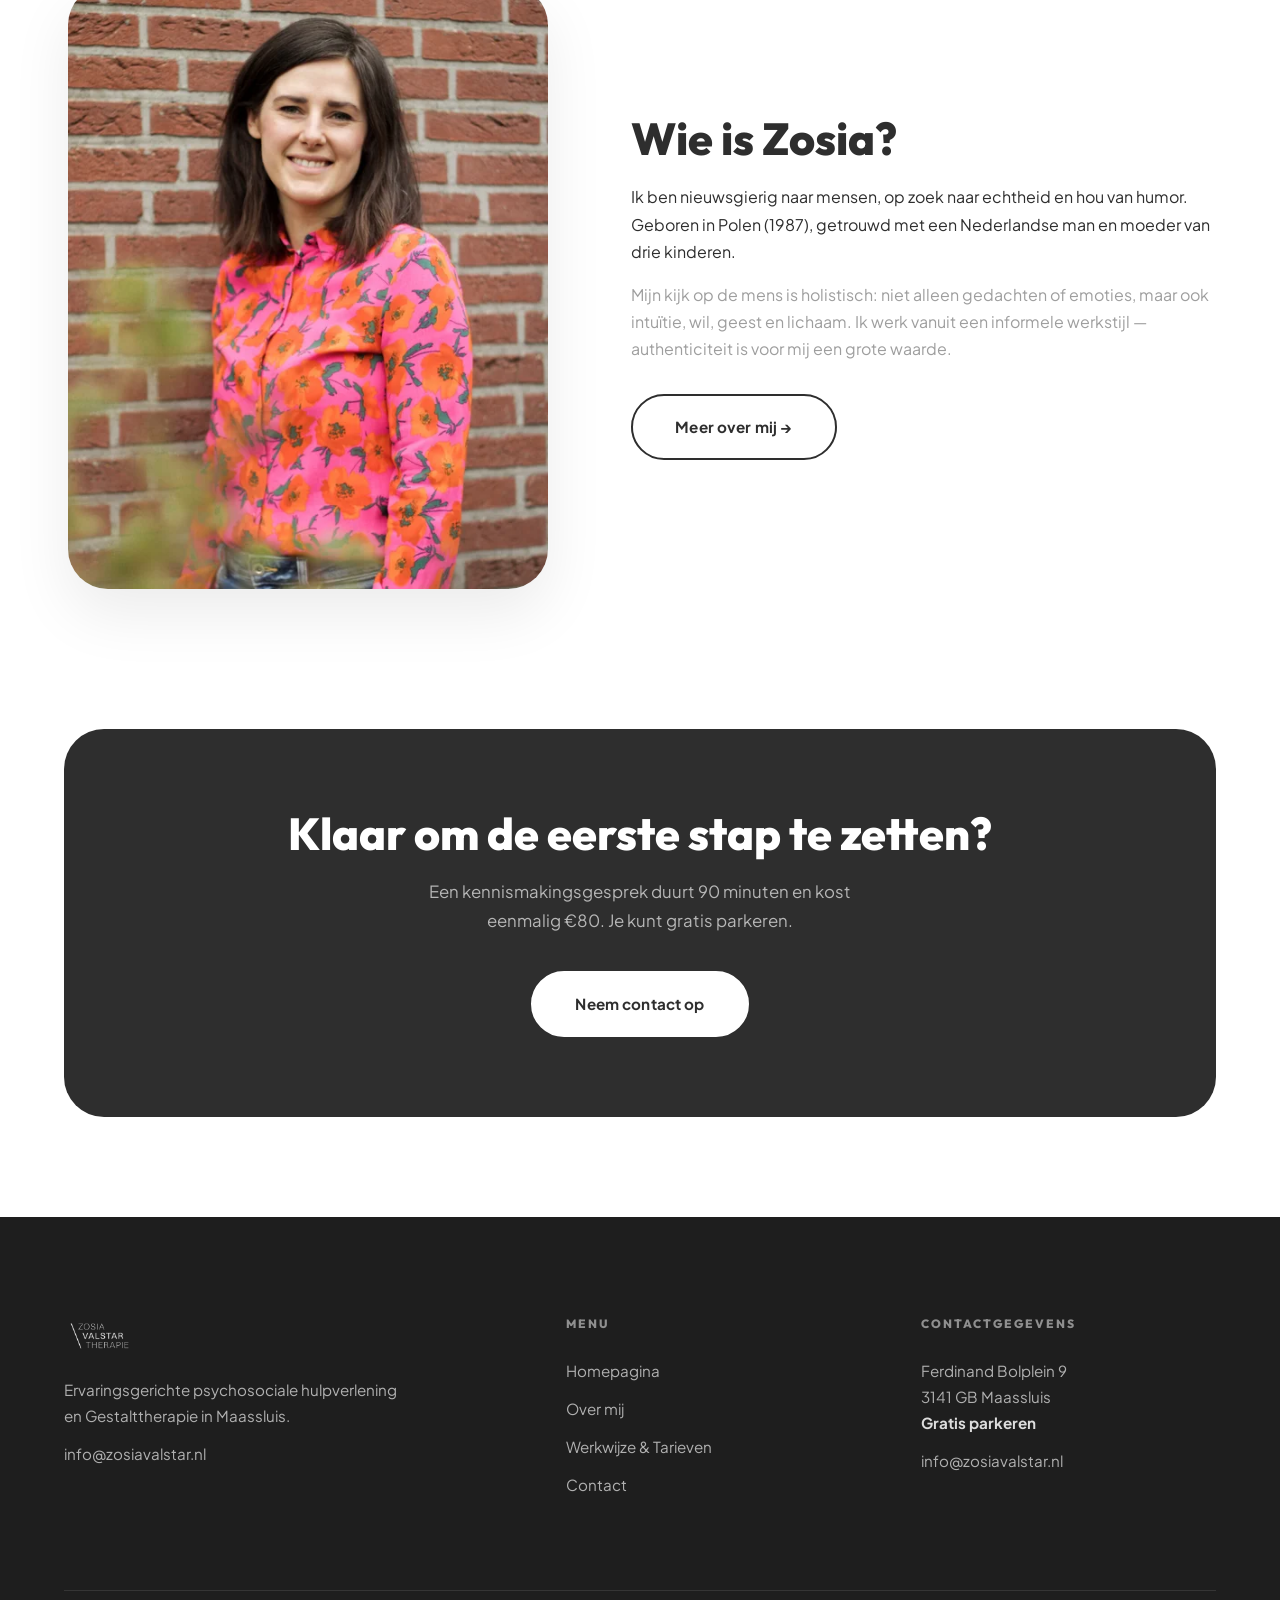
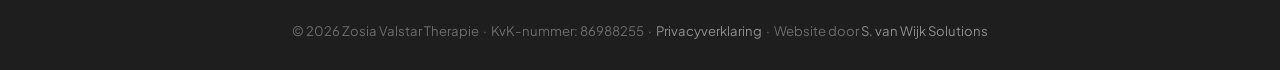
==== commit 3b556f77: "Add files via upload" ====
--- a/index.html
+++ b/index.html
@@ -89,7 +89,7 @@
                     </div>
                     <div class="dienst-card">
                         <h3>Groei & Leiderschap</h3>
-                        <p>Voor mensen die leiding willen nemen over hun eigen leven: gezonde relaties, emotioneel welzijn, autonomie en een proactieve houding.</p>
+                        <p>Voor mensen die leiding willen nemen over hun eigen leven: gezonde relaties, emotioneel welzijn, autonomie, proactieve houding en gezonde balans. Durven kijken naar wie je bent en wie je wilt worden.</p>
                     </div>
                 </div>
             </div>
--- a/style.css
+++ b/style.css
@@ -585,6 +585,27 @@
 }
 
 /* ============================================================
+   RESPONSIVE — 1200px
+============================================================ */
+@media (max-width: 1200px) {
+    .centered-container {
+        gap: 50px;
+    }
+
+    .price-grid {
+        gap: 20px;
+    }
+
+    .diensten-grid {
+        gap: 20px;
+    }
+
+    .cta-banner {
+        padding: 70px 50px;
+    }
+}
+
+/* ============================================================
    RESPONSIVE — 1024px
 ============================================================ */
 @media (max-width: 1024px) {
